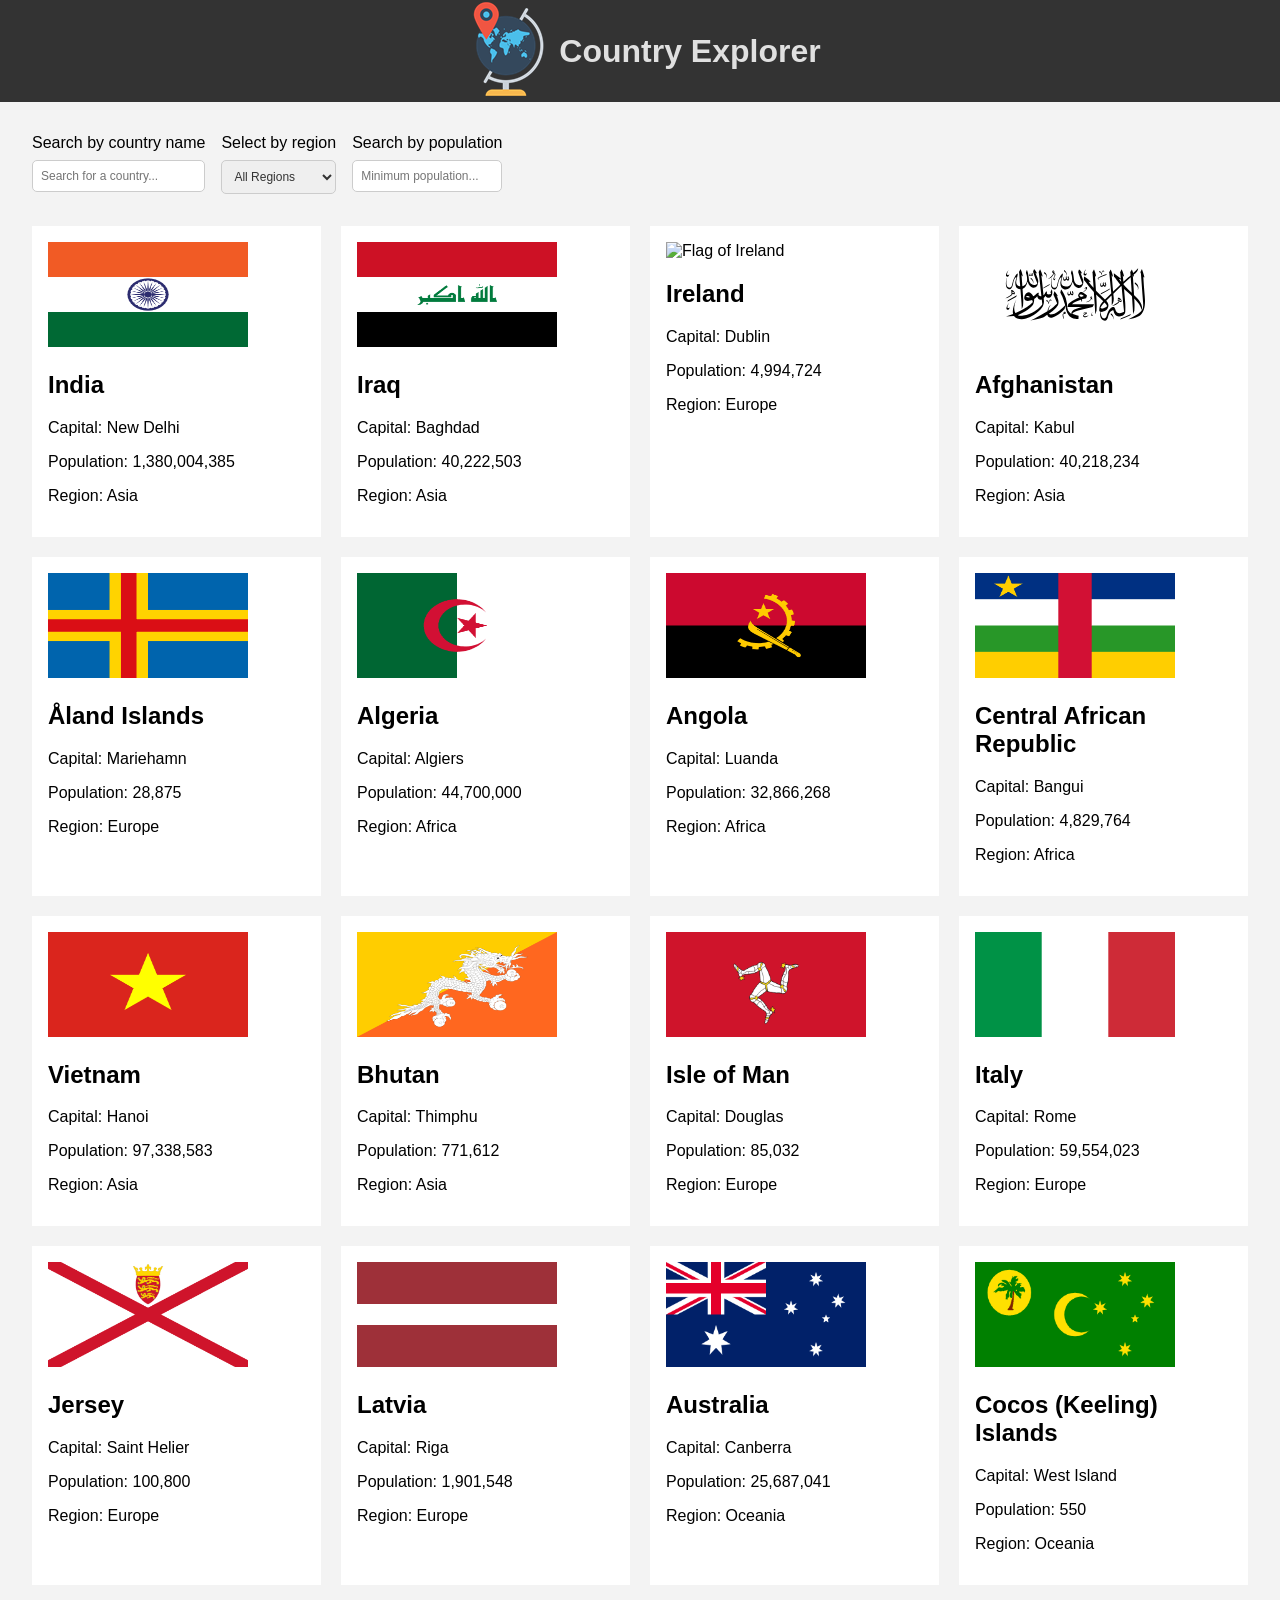
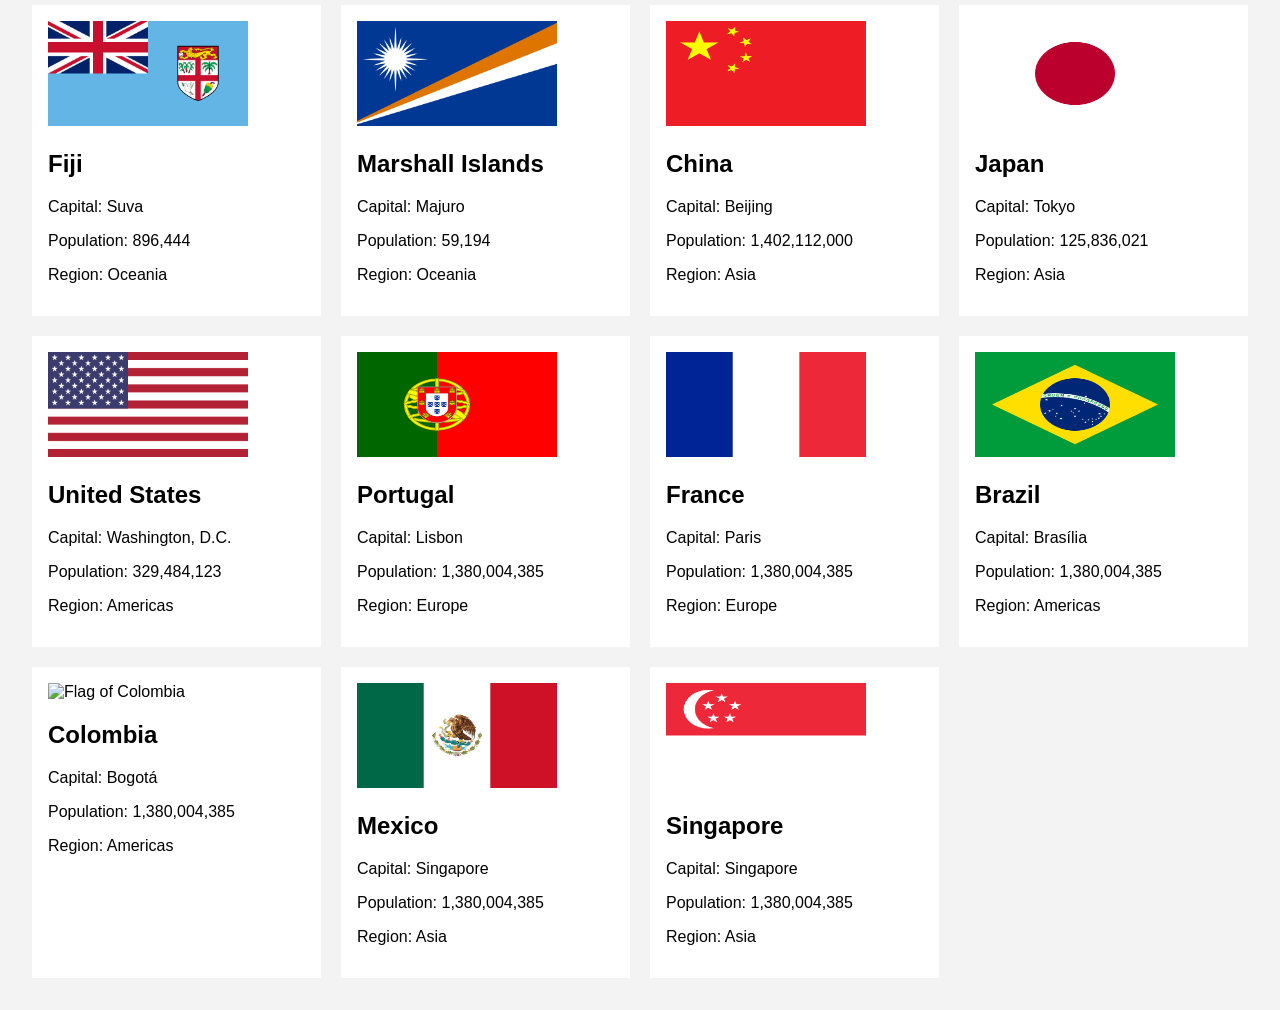
==== index.html @ 0887c511 "project added" ====
<!DOCTYPE html>
<html lang="en">

<head>
  <meta charset="UTF-8">
  <meta name="viewport" content="width=device-width, initial-scale=1.0">
  <link rel="stylesheet" href="style.css">
  <title>Country Explorer</title>
</head>

<body>
  <div class="container">
    <header>
      <div class="logo"><img src="assets/world.png" alt="Country Explorer Logo"></div>
      <h1>Country Explorer</h1>
    </header>
    <main>
      <div id="search-container">
        <div class="search-group">
          <label for="search-country">Search by country name</label>
          <input type="text" id="search-country" placeholder="Search for a country..." pattern="[A-Za-z\s]+" title="Please enter only letters and spaces">
        </div>
        <div class="search-group">
          <label for="region-select">Select by region</label>
          <select id="region-select">
            <option value="">All Regions</option>
            <option value="Africa">Africa</option>
            <option value="Americas">Americas</option>
            <option value="Asia">Asia</option>
            <option value="Europe">Europe</option>
            <option value="Oceania">Oceania</option>
          </select>
        </div>
        <div class="search-group">
          <label for="search-population">Search by population</label>
          <input type="number" id="search-population" placeholder="Minimum population..." min="10000" max="1400000000" step="10000">
        </div>
      </div>
      <div id="country-cards-container">

      </div>
    </main>
  </div>

  <script type="module" src="script.js"></script>
</body>

</html>
---- style.css ----
* {
  box-sizing: border-box;
}
body {
  margin: 0;
  padding: 0;
  font-family: Arial, sans-serif;
  background-color: #f3f3f3;
  
}
header {
  width: 100%;
  height: 102px;
  font-size: 1rem;
  color: #e0e0e0;
  padding: 6px;
  display: flex;
  background-color: #333;
  align-items: center;
  justify-content: center;
  box-sizing: border-box;
}
main {
  padding: 32px;
}

#search-container {
  display: flex;
  margin-bottom: 32px;
}
.search-group {
  display: flex;
  flex-direction: column;
  margin-right: 16px;
  gap: 8px;
}
input[type="text"], select, input[type="number"] {
  padding: 8px;
  font-size: .75rem;
  border: 1px solid #ccc;
  border-radius: 5px;
  color: #333;
}
.card {
  /* width : 300px; */
  background-color: #fff;
  padding: 16px;
}
.card img {
  width: 200px;
  height: 105px;
  /* object-fit: cover; */
  /* display: block; */
}

#country-cards-container{
  display: grid;
  grid-template-columns: repeat(auto-fill, minmax(280px, 1fr));
  gap: 20px;
}
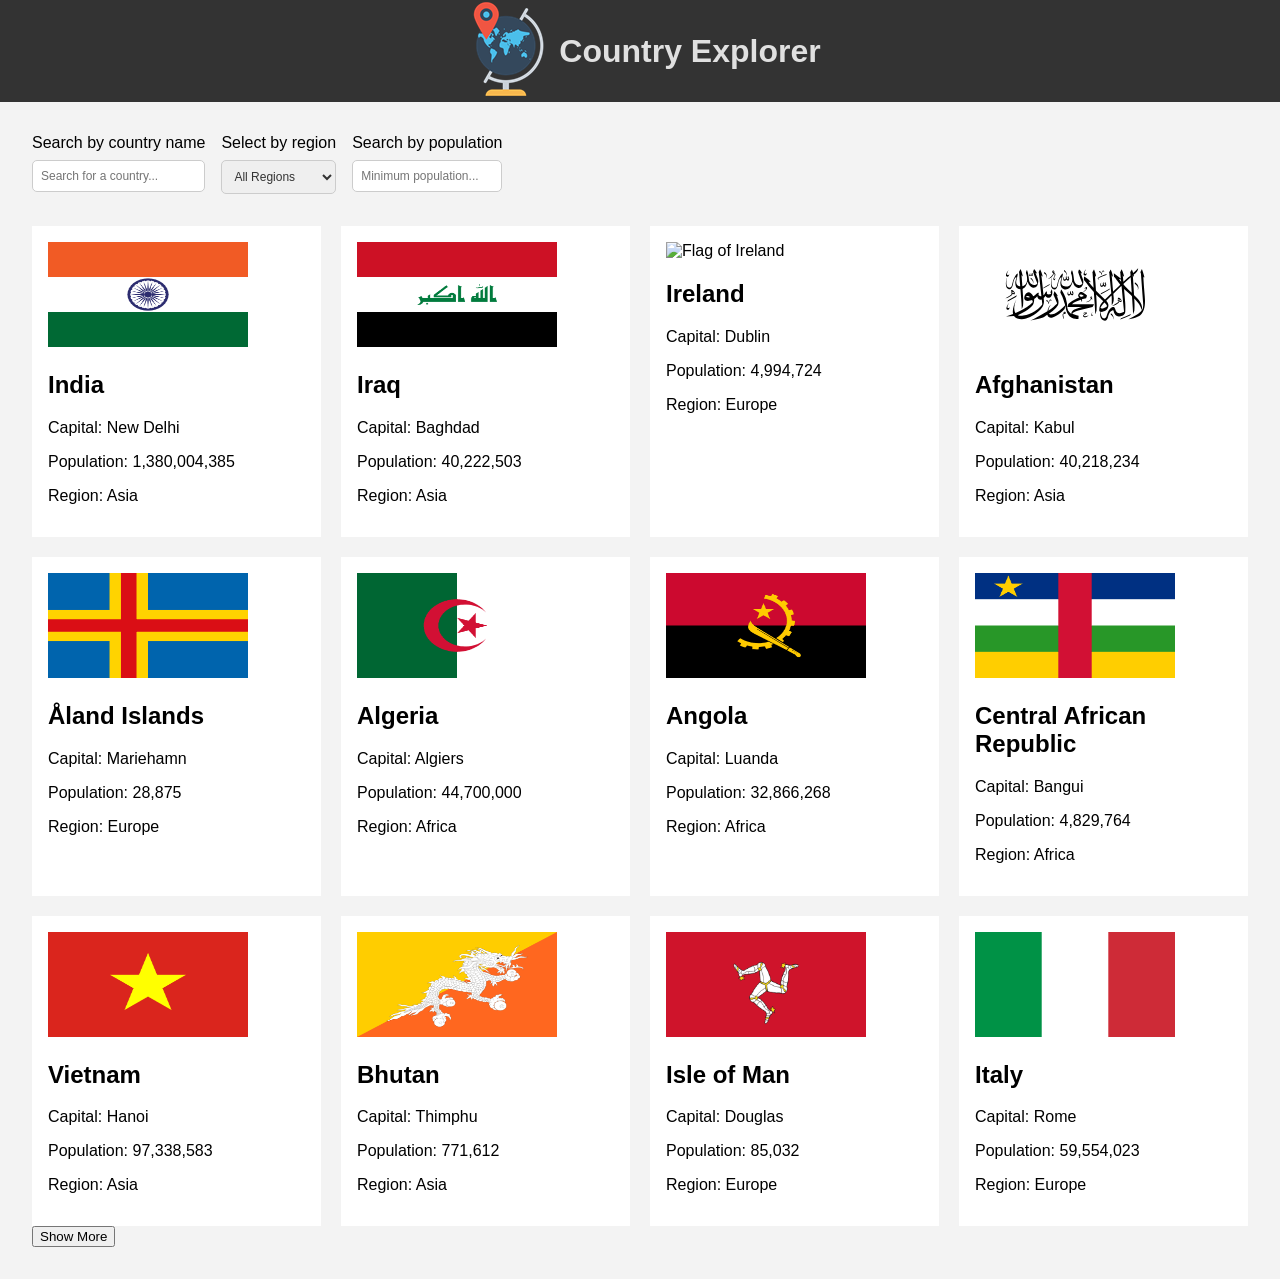
==== commit c6a6f432: "js code simplified" ====
--- a/index.html
+++ b/index.html
@@ -39,6 +39,7 @@
       <div id="country-cards-container">
 
       </div>
+      <button id="show-more-btn">Show More</button>
     </main>
   </div>
 
--- a/style.css
+++ b/style.css
@@ -18,7 +18,7 @@
   background-color: #333;
   align-items: center;
   justify-content: center;
-  box-sizing: border-box;
+  /* box-sizing: border-box; */
 }
 main {
   padding: 32px;
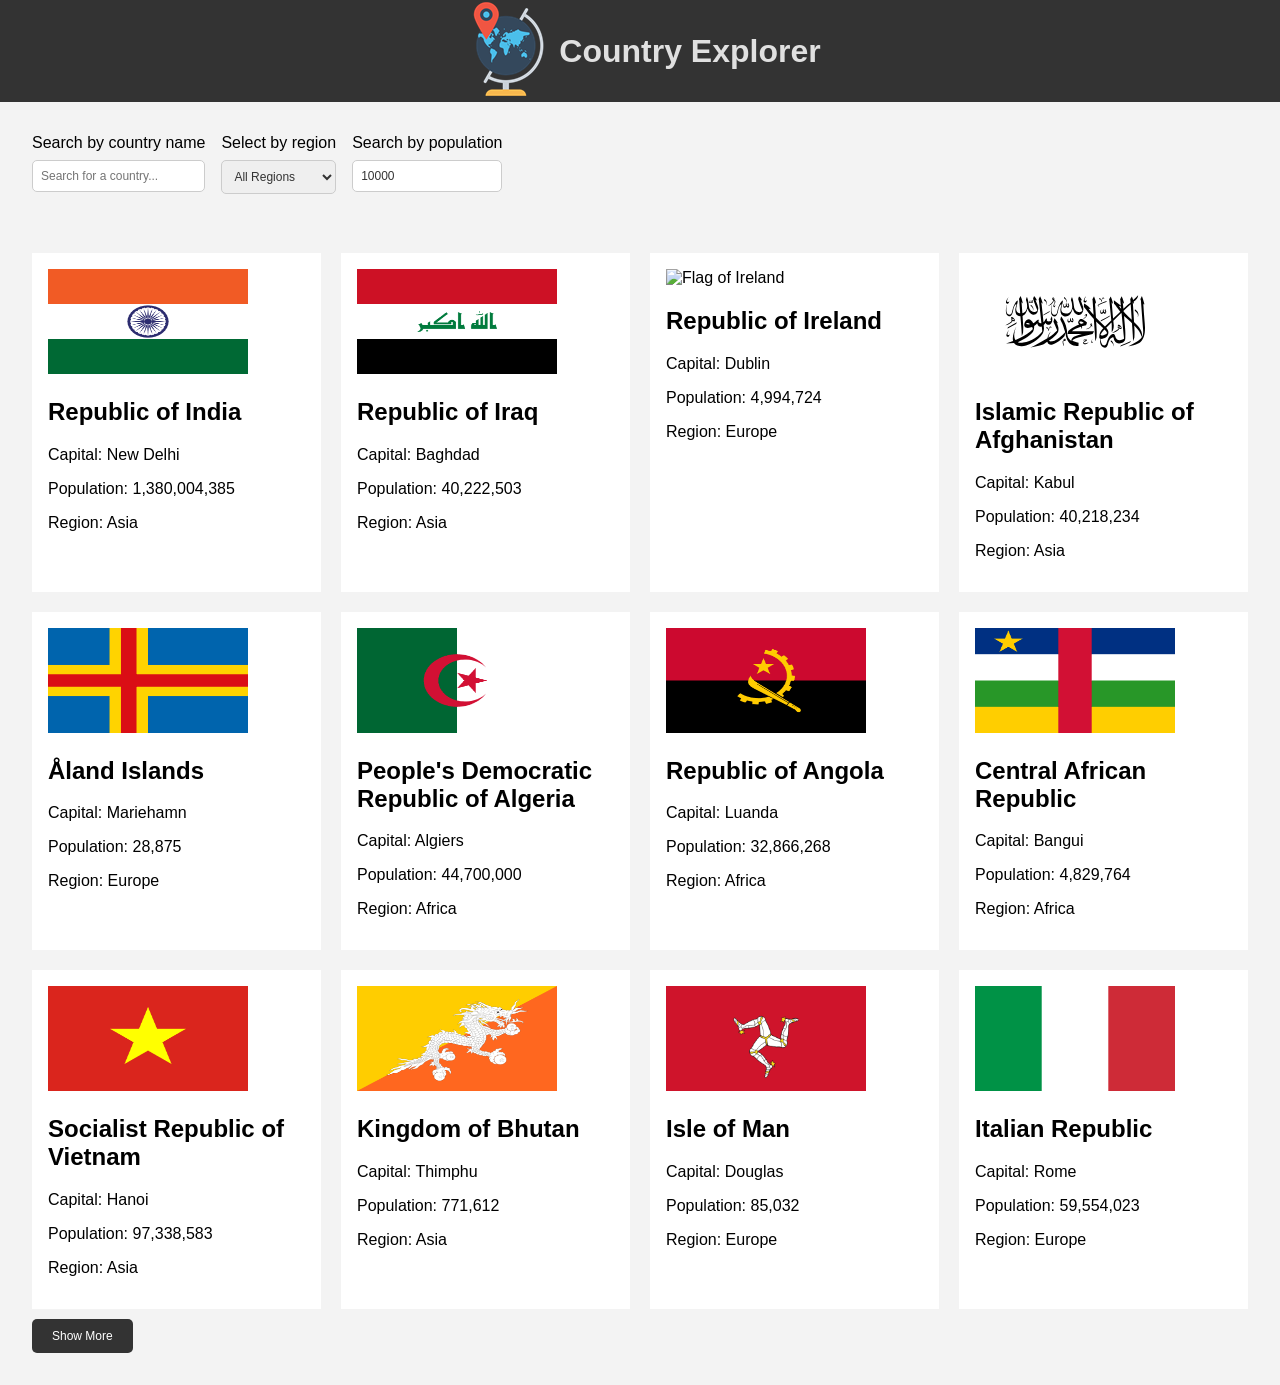
==== commit 8b68c4fb: "detail page" ====
--- a/index.html
+++ b/index.html
@@ -19,10 +19,11 @@
         <div class="search-group">
           <label for="search-country">Search by country name</label>
           <input type="text" id="search-country" placeholder="Search for a country..." pattern="[A-Za-z\s]+" title="Please enter only letters and spaces">
+          <p id="type-error"></p>
         </div>
         <div class="search-group">
           <label for="region-select">Select by region</label>
-          <select id="region-select">
+          <select id="region-select" aria-label="Select region">
             <option value="">All Regions</option>
             <option value="Africa">Africa</option>
             <option value="Americas">Americas</option>
@@ -33,17 +34,17 @@
         </div>
         <div class="search-group">
           <label for="search-population">Search by population</label>
-          <input type="number" id="search-population" placeholder="Minimum population..." min="10000" max="1400000000" step="10000">
+          <input type="number" id="search-population" placeholder="Minimum population..." value="10000" min="10000" max="1400000000" step="10000">
+          <p id="population-error"></p>
         </div>
       </div>
       <div id="country-cards-container">
-
       </div>
       <button id="show-more-btn">Show More</button>
     </main>
   </div>
 
-  <script type="module" src="script.js"></script>
+  <script type="module" src="scripts.js"></script>
 </body>
 
 </html>
--- a/style.css
+++ b/style.css
@@ -22,6 +22,7 @@
 }
 main {
   padding: 32px;
+  min-height: calc(100vh - 102px);
 }
 
 #search-container {
@@ -58,3 +59,54 @@
   grid-template-columns: repeat(auto-fill, minmax(280px, 1fr));
   gap: 20px;
 }
+
+#show-more-btn {
+  margin-top: 10px;
+  color: #fff;
+  background-color: #333;
+  border: none;
+  padding: 10px 20px;
+  font-size: .75rem;
+  cursor: pointer;
+  border-radius: 5px;
+}
+
+#type-error, #population-error {
+  color: red;
+  font-size: .65rem;
+}
+
+
+#country-detail {
+  display: flex;
+  flex-direction: column;
+  align-items: center;
+  gap: 10px;
+}
+#country-detail img {
+  max-width: 500px;
+  height: 200px;
+}
+#back-button a {
+  color: #fff;
+  text-decoration: none;
+  font-size: .75rem;
+  cursor: pointer;
+}
+#back-button a:hover {
+  color: #ddd;
+  text-decoration: underline;
+}
+
+#back-button {
+  align-self: flex-start;
+  margin-bottom: 20px;
+  background-color: hsl(0, 0%, 20%);
+  border: none;
+  padding: 10px 20px;
+  border-radius: 5px;
+  transition: background-color 0.3s ease-in-out;
+}
+#back-button:hover {
+  background-color: hsl(0, 0%, 25%);
+}
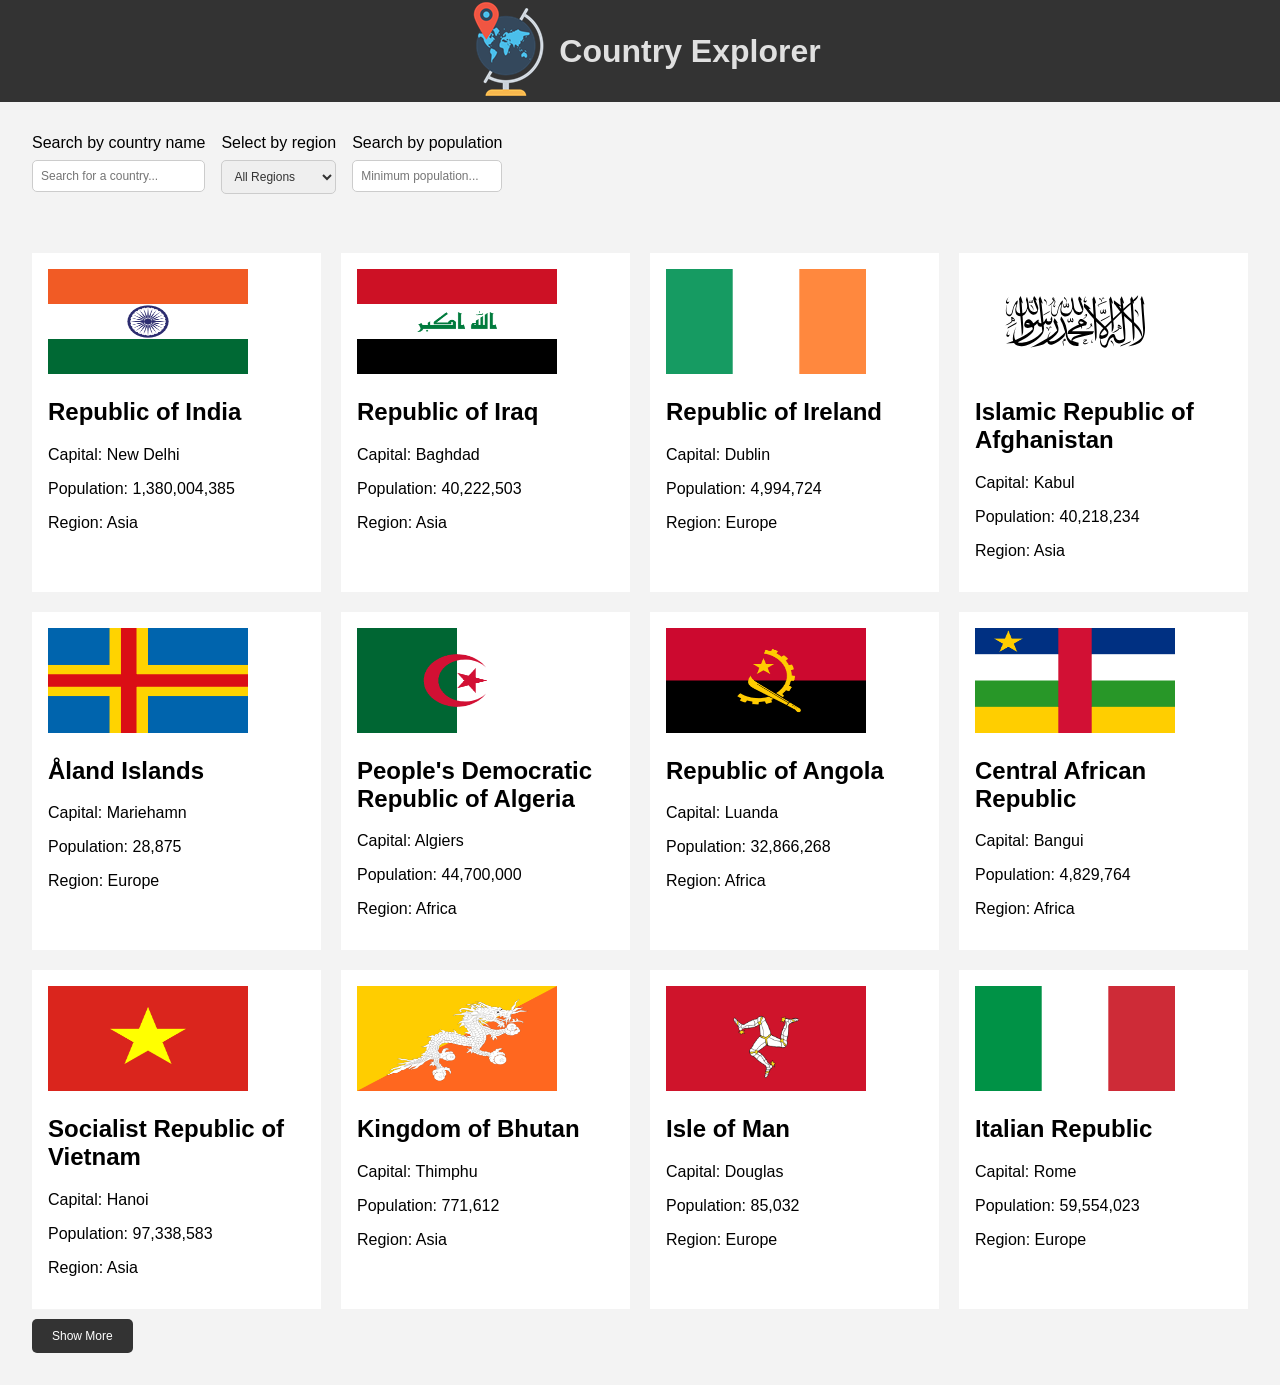
==== commit 52c38a28: "population logic done" ====
--- a/index.html
+++ b/index.html
@@ -34,7 +34,7 @@
         </div>
         <div class="search-group">
           <label for="search-population">Search by population</label>
-          <input type="number" id="search-population" placeholder="Minimum population..." value="10000" min="10000" max="1400000000" step="10000">
+          <input type="number" id="search-population" placeholder="Minimum population..." min="10000" max="1400000000" step="10000">
           <p id="population-error"></p>
         </div>
       </div>
